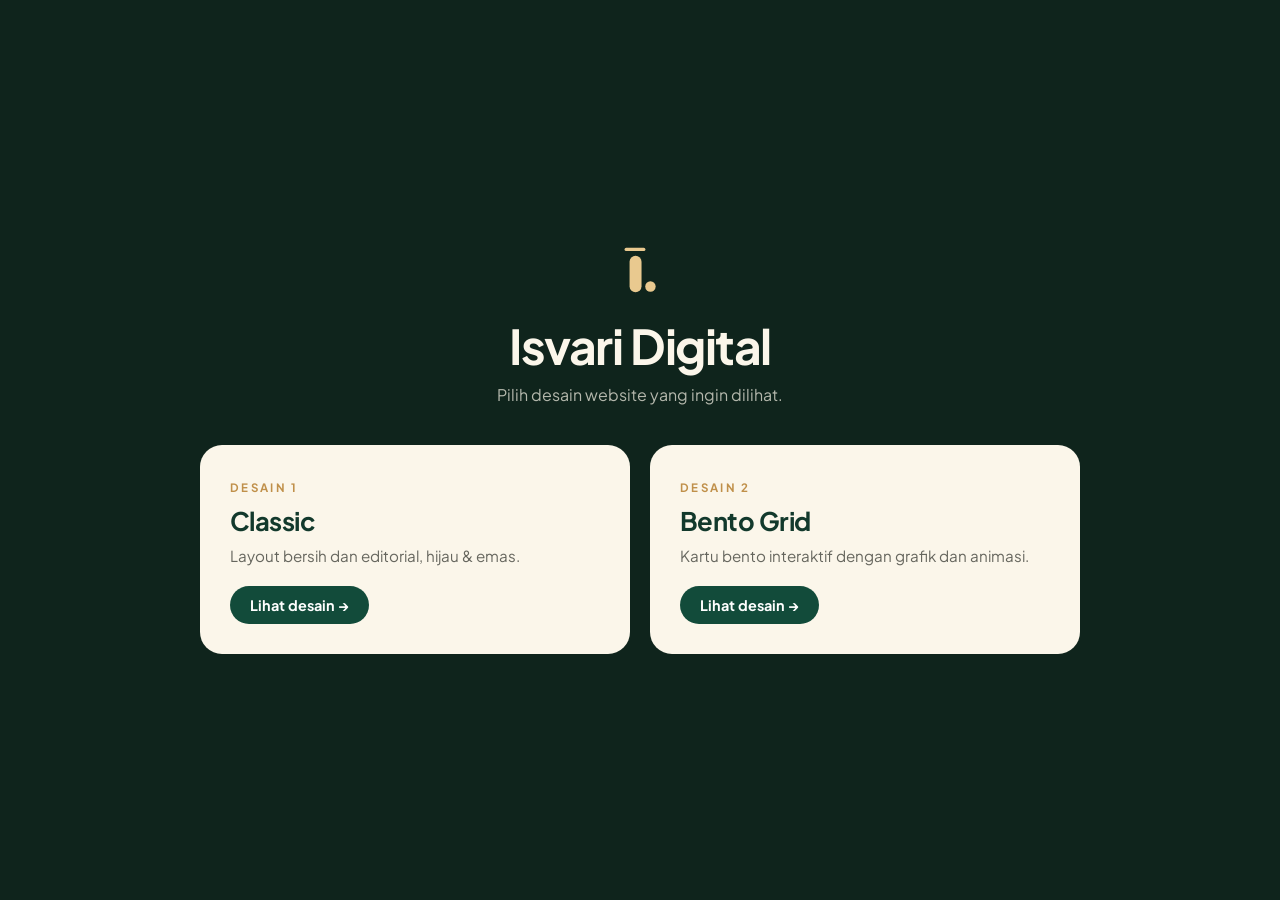
==== index.html @ 94eeafa0 "Add Isvari Digital website: classic and bento designs Co-Authored-By: Devin AI <158243242+devin-ai-i" ====
<!DOCTYPE html>
<html lang="en">
<head>
  <meta charset="UTF-8" />
  <meta name="viewport" content="width=device-width, initial-scale=1.0" />
  <title>Isvari Digital — Design Preview</title>
  <link rel="icon" href="favicon.svg" type="image/svg+xml" />
  <link href="https://fonts.googleapis.com/css2?family=Plus+Jakarta+Sans:wght@500;700;800&display=swap" rel="stylesheet" />
  <style>
    * { box-sizing: border-box; margin: 0; }
    body { min-height: 100vh; display: grid; place-items: center; padding: 40px 20px; font-family: "Plus Jakarta Sans", system-ui, sans-serif; background: #0f241c; color: #fbf6ea; }
    main { width: min(880px, 100%); text-align: center; }
    .mark { width: 34px; color: #e9c98f; }
    h1 { font-size: clamp(2rem, 5vw, 3rem); letter-spacing: -.03em; margin: 18px 0 8px; }
    p { color: rgba(251,246,234,.7); margin-bottom: 40px; }
    .grid { display: grid; grid-template-columns: repeat(auto-fit, minmax(260px, 1fr)); gap: 20px; }
    a { display: block; text-align: left; text-decoration: none; color: inherit; background: #fbf6ea; color: #12392c; border-radius: 22px; padding: 30px; transition: transform .3s cubic-bezier(.2,.8,.2,1); }
    a:hover { transform: translateY(-6px); }
    small { font-weight: 700; letter-spacing: .2em; text-transform: uppercase; color: #c0904a; font-size: .72rem; }
    h2 { font-size: 1.6rem; margin: 8px 0; letter-spacing: -.02em; }
    span { color: #66665e; font-size: .95rem; }
    b { display: inline-block; margin-top: 20px; background: #124b3a; color: #fff; padding: 10px 20px; border-radius: 999px; font-size: .9rem; }
  </style>
</head>
<body>
  <main>
    <svg class="mark" viewBox="64 44 176 244" fill="currentColor" aria-hidden="true"><rect x="72" y="53" width="108" height="17" rx="8.5"/><rect x="98" y="94" width="62" height="190" rx="31"/><circle cx="206" cy="254" r="27"/></svg>
    <h1>Isvari Digital</h1>
    <p>Pilih desain website yang ingin dilihat.</p>
    <div class="grid">
      <a href="v1/"><small>Desain 1</small><h2>Classic</h2><span>Layout bersih dan editorial, hijau &amp; emas.</span><br /><b>Lihat desain →</b></a>
      <a href="v2/"><small>Desain 2</small><h2>Bento Grid</h2><span>Kartu bento interaktif dengan grafik dan animasi.</span><br /><b>Lihat desain →</b></a>
    </div>
  </main>
</body>
</html>
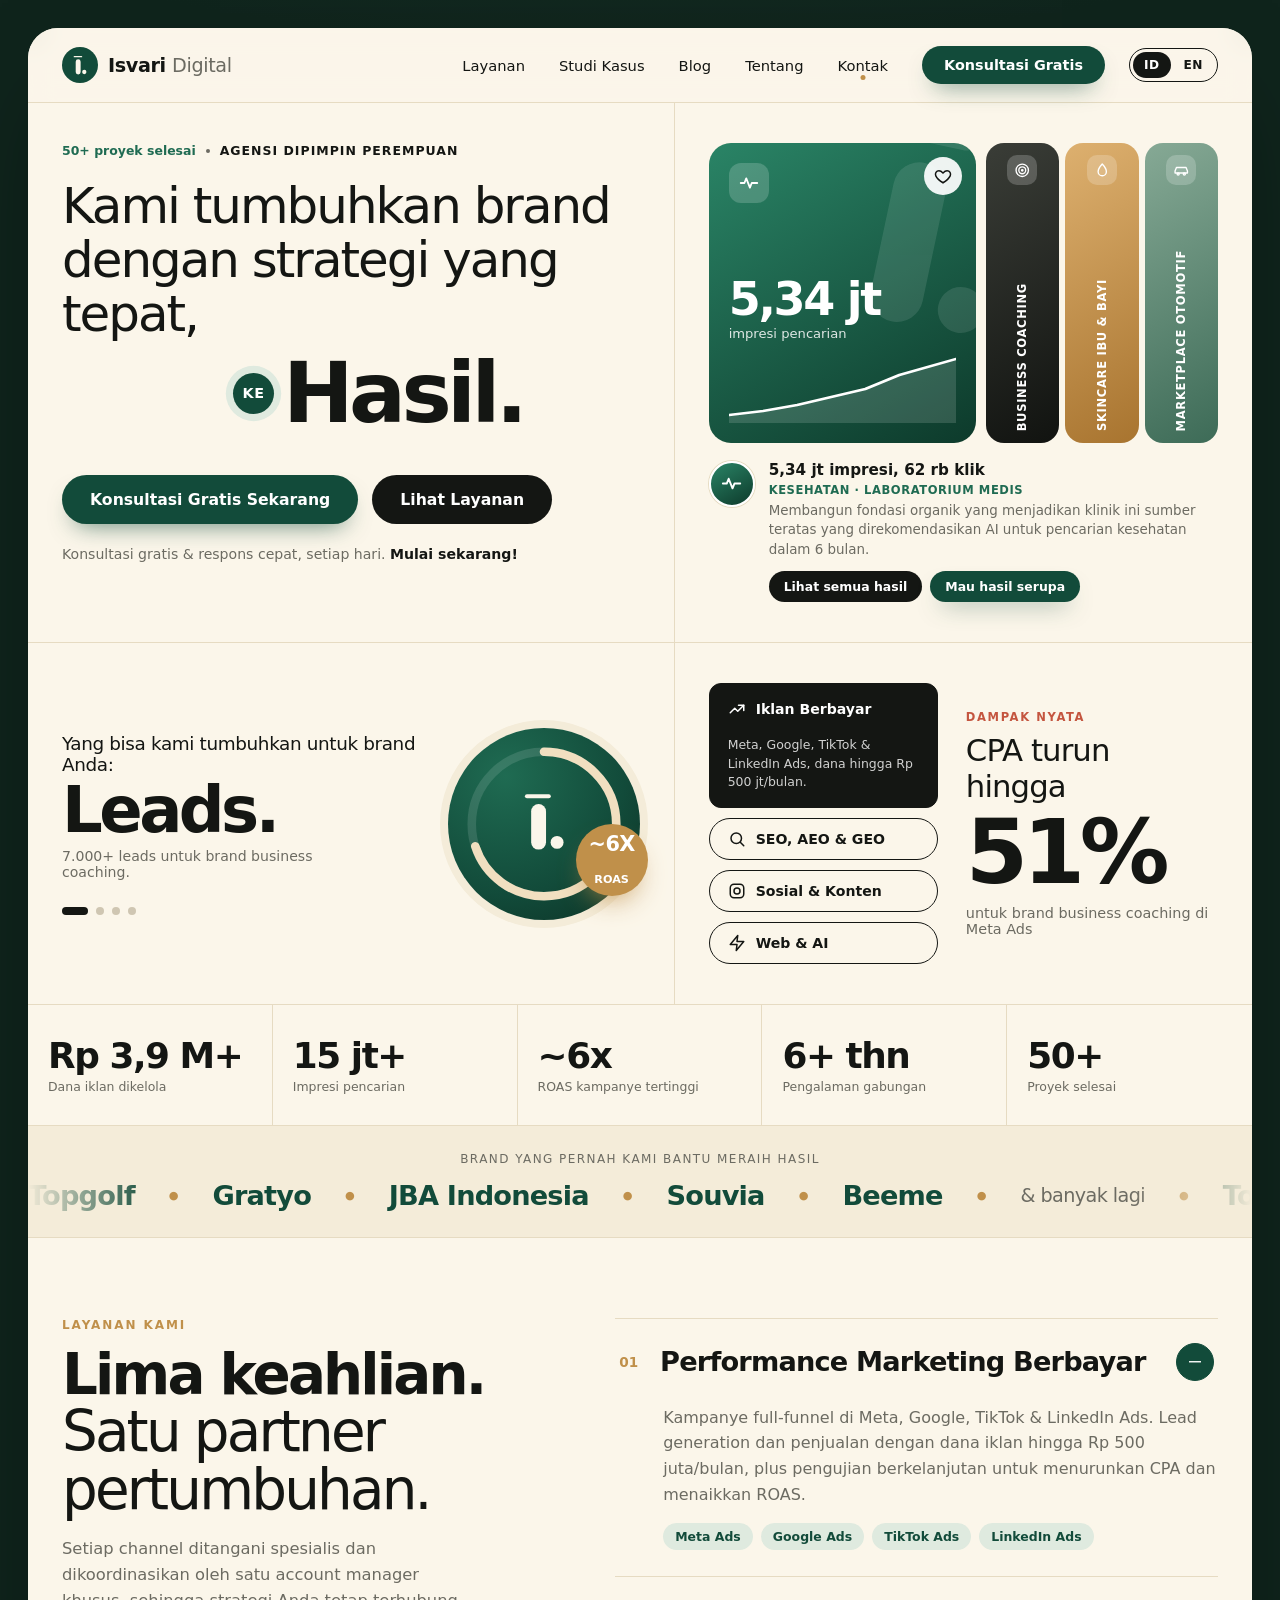
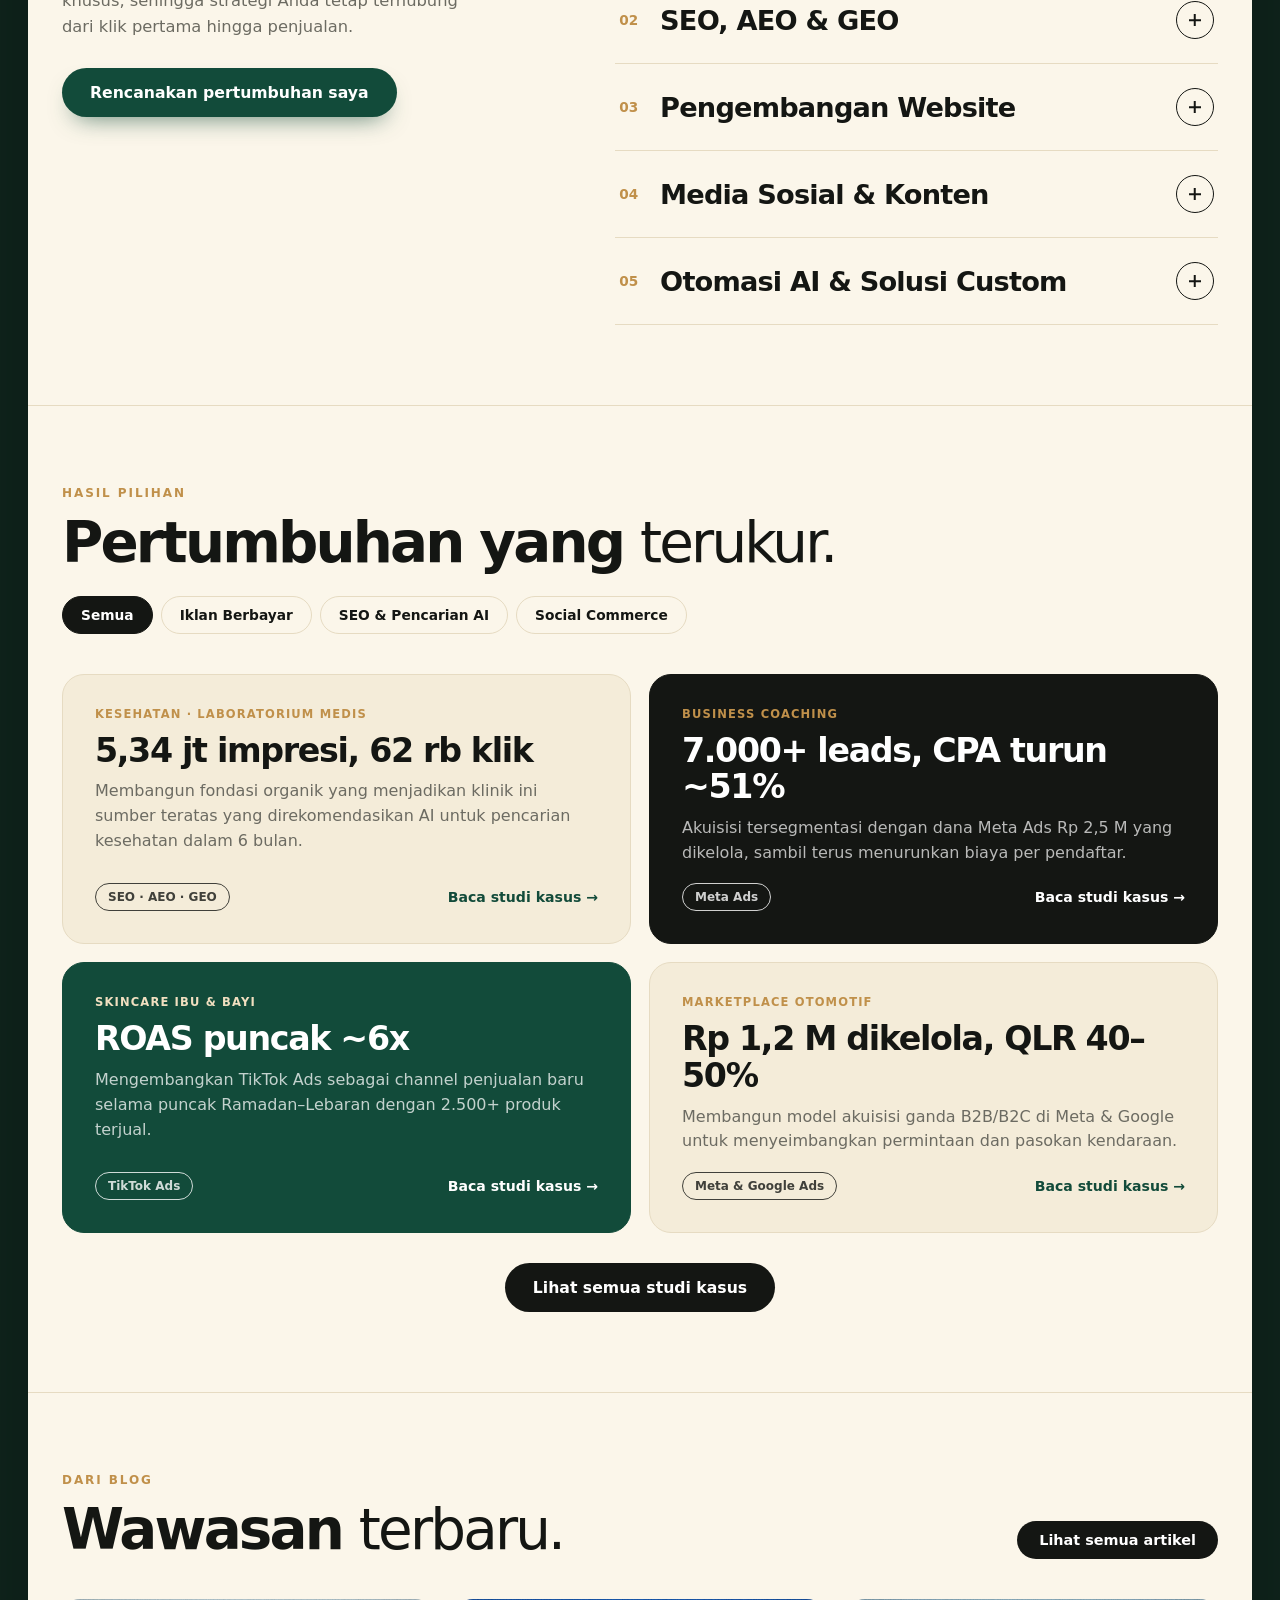
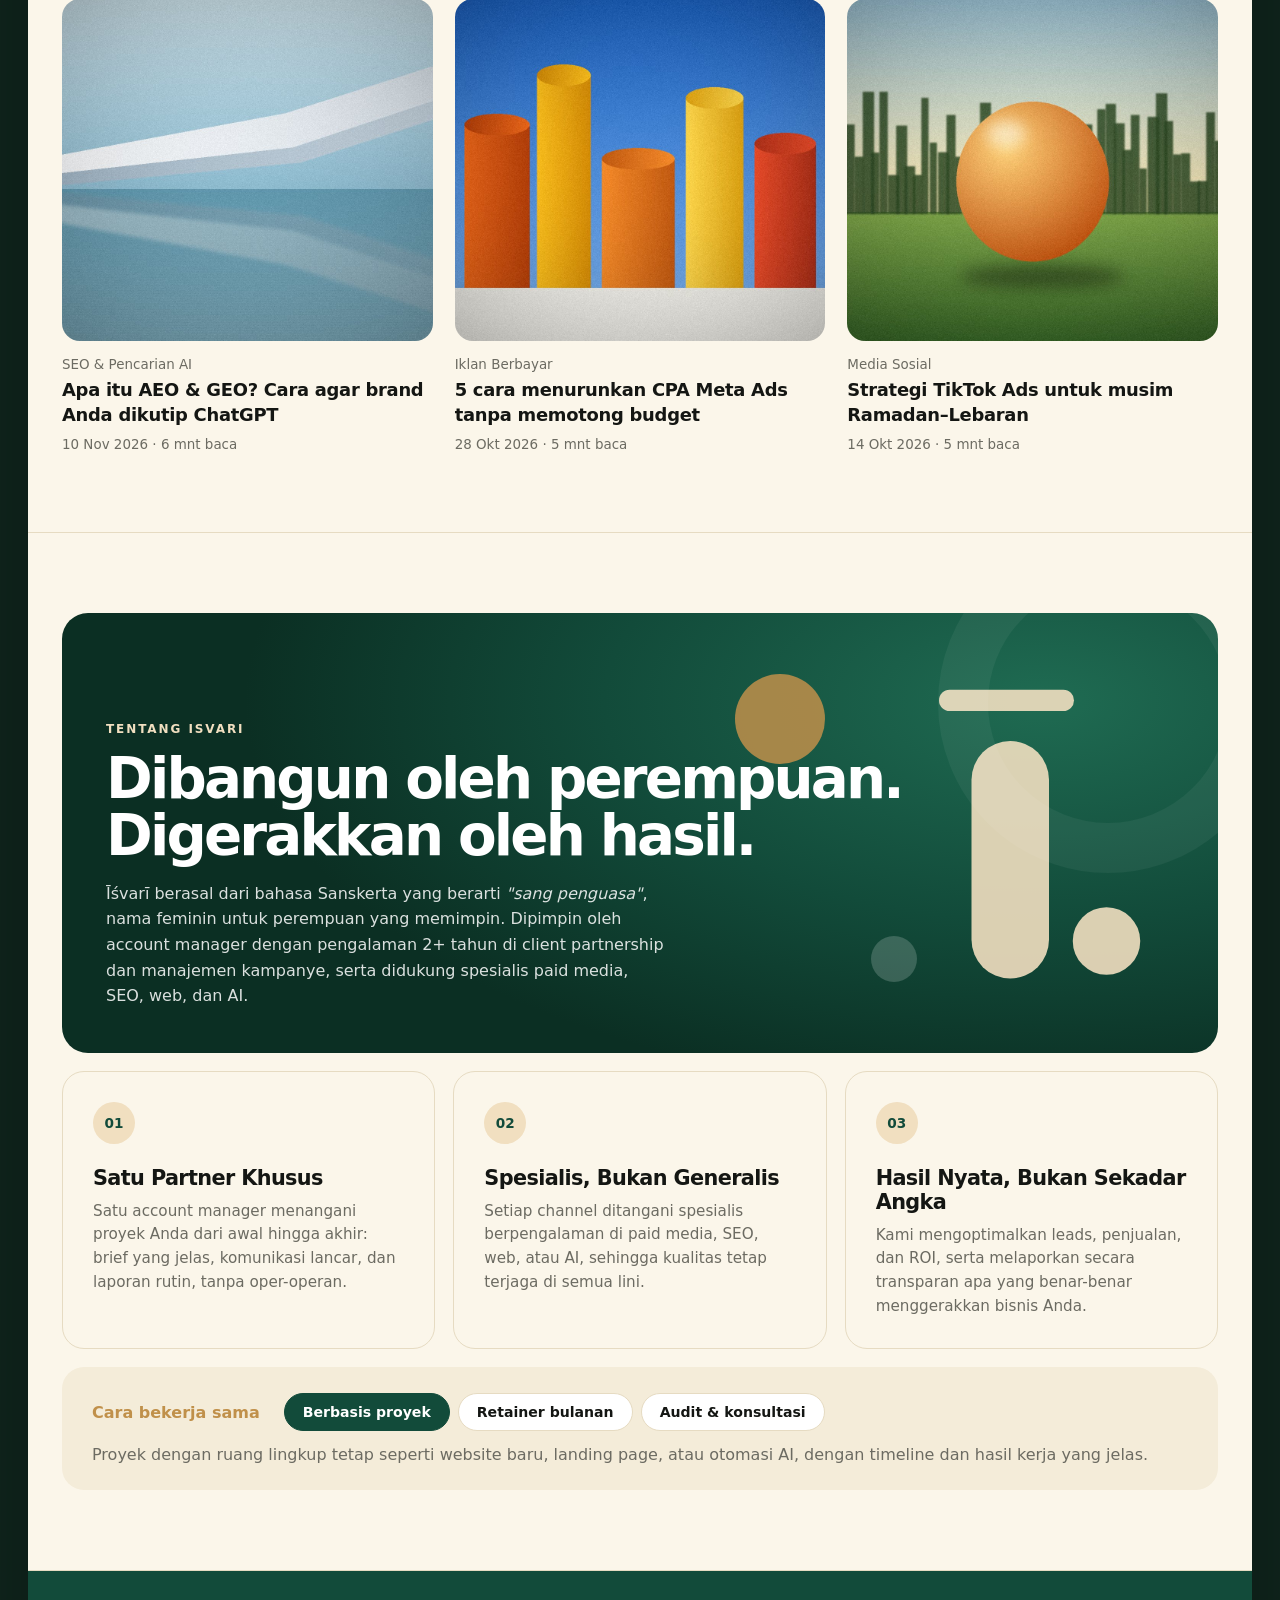
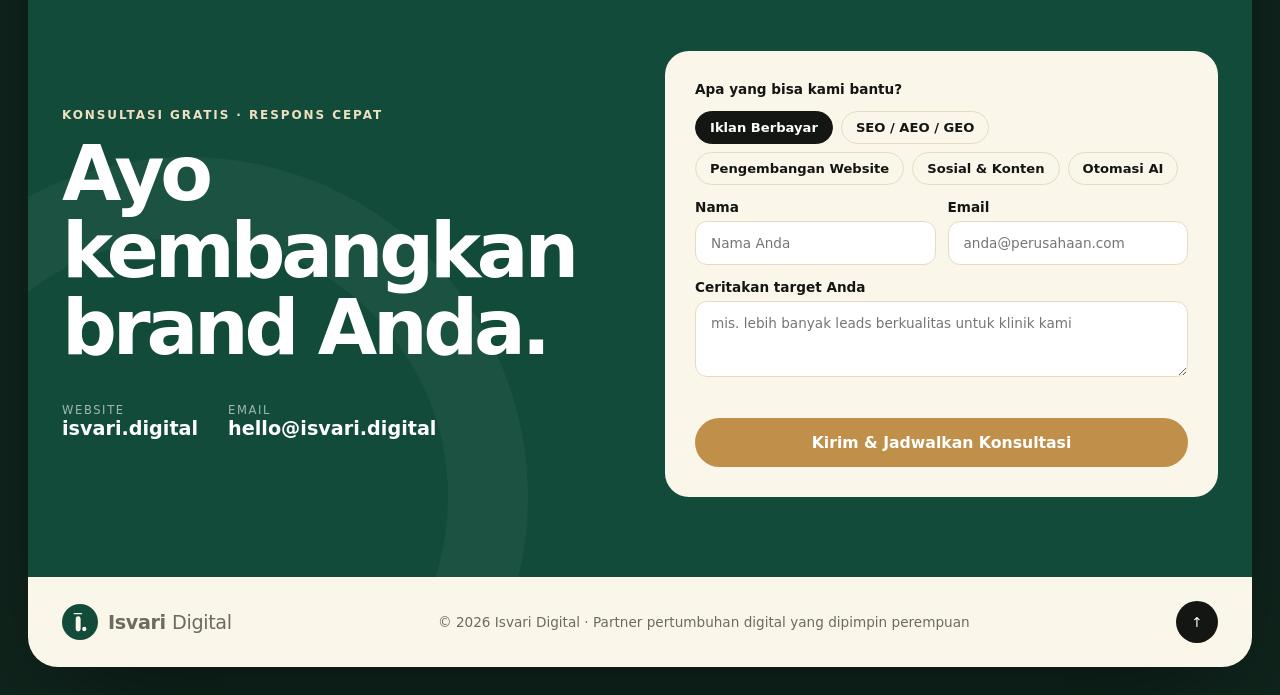
==== commit 6bdbf11a: "Merge full site into root URL; photo-style cards with dummy images for blog and case studies Co-Auth" ====
--- a/index.html
+++ b/index.html
@@ -3,34 +3,335 @@
 <head>
   <meta charset="UTF-8" />
   <meta name="viewport" content="width=device-width, initial-scale=1.0" />
-  <title>Isvari Digital — Design Preview</title>
-  <link rel="icon" href="favicon.svg" type="image/svg+xml" />
-  <link href="https://fonts.googleapis.com/css2?family=Plus+Jakarta+Sans:wght@500;700;800&display=swap" rel="stylesheet" />
-  <style>
-    * { box-sizing: border-box; margin: 0; }
-    body { min-height: 100vh; display: grid; place-items: center; padding: 40px 20px; font-family: "Plus Jakarta Sans", system-ui, sans-serif; background: #0f241c; color: #fbf6ea; }
-    main { width: min(880px, 100%); text-align: center; }
-    .mark { width: 34px; color: #e9c98f; }
-    h1 { font-size: clamp(2rem, 5vw, 3rem); letter-spacing: -.03em; margin: 18px 0 8px; }
-    p { color: rgba(251,246,234,.7); margin-bottom: 40px; }
-    .grid { display: grid; grid-template-columns: repeat(auto-fit, minmax(260px, 1fr)); gap: 20px; }
-    a { display: block; text-align: left; text-decoration: none; color: inherit; background: #fbf6ea; color: #12392c; border-radius: 22px; padding: 30px; transition: transform .3s cubic-bezier(.2,.8,.2,1); }
-    a:hover { transform: translateY(-6px); }
-    small { font-weight: 700; letter-spacing: .2em; text-transform: uppercase; color: #c0904a; font-size: .72rem; }
-    h2 { font-size: 1.6rem; margin: 8px 0; letter-spacing: -.02em; }
-    span { color: #66665e; font-size: .95rem; }
-    b { display: inline-block; margin-top: 20px; background: #124b3a; color: #fff; padding: 10px 20px; border-radius: 999px; font-size: .9rem; }
-  </style>
+  <title>Isvari Digital | Women-led Digital Growth Partner</title>
+  <meta name="description" content="Isvari Digital is a women-led, full-service digital agency. Paid ads, SEO/AEO/GEO, web development, social content, and AI automation that turn budgets into measurable growth." />
+  <link rel="icon" href="assets/logo-mark.svg" type="image/svg+xml" />
+  <link rel="preconnect" href="https://fonts.googleapis.com" />
+  <link rel="preconnect" href="https://fonts.gstatic.com" crossorigin />
+  <link href="https://fonts.googleapis.com/css2?family=Inter+Tight:wght@400;500;600;700;800&display=swap" rel="stylesheet" />
+  <link rel="stylesheet" href="styles.css" />
 </head>
 <body>
-  <main>
-    <svg class="mark" viewBox="64 44 176 244" fill="currentColor" aria-hidden="true"><rect x="72" y="53" width="108" height="17" rx="8.5"/><rect x="98" y="94" width="62" height="190" rx="31"/><circle cx="206" cy="254" r="27"/></svg>
-    <h1>Isvari Digital</h1>
-    <p>Pilih desain website yang ingin dilihat.</p>
-    <div class="grid">
-      <a href="v1/"><small>Desain 1</small><h2>Classic</h2><span>Layout bersih dan editorial, hijau &amp; emas.</span><br /><b>Lihat desain →</b></a>
-      <a href="v2/"><small>Desain 2</small><h2>Bento Grid</h2><span>Kartu bento interaktif dengan grafik dan animasi.</span><br /><b>Lihat desain →</b></a>
-    </div>
-  </main>
+<div class="frame">
+
+  <!-- Top bar -->
+  <header class="topbar" id="top">
+    <a href="#home" class="brand" aria-label="Isvari Digital home">
+      <span class="brand__badge">
+        <svg viewBox="64 44 176 244" fill="currentColor" aria-hidden="true"><rect x="72" y="53" width="108" height="17" rx="8.5"/><rect x="98" y="94" width="62" height="190" rx="31"/><circle cx="206" cy="254" r="27"/></svg>
+      </span>
+      <span class="brand__name">Isvari <em>Digital</em></span>
+    </a>
+    <nav class="topbar__nav" id="nav">
+      <a href="#services" data-i18n="nav.services">Services</a>
+      <a href="studi-kasus/" data-i18n="nav.cases">Case Studies</a>
+      <a href="blog/" data-i18n="nav.blog">Blog</a>
+      <a href="#about" data-i18n="nav.about">About</a>
+      <a href="#contact" data-i18n="nav.contact">Contact</a>
+      <a href="#contact" class="btn btn--green btn--sm topbar__cta" data-i18n="nav.cta">Free Consultation</a>
+    </nav>
+    <div class="lang" id="lang" role="group" aria-label="Language / Bahasa"><button type="button" data-lang="id" aria-pressed="true">ID</button><button type="button" data-lang="en" aria-pressed="false">EN</button></div>
+    <button class="burger" id="burger" aria-label="Toggle menu" data-i18n-aria="ar.burger" aria-expanded="false"><span></span><span></span></button>
+  </header>
+
+  <!-- Hero bento -->
+  <section class="hero" id="home">
+    <!-- Intro -->
+    <div class="cell cell--intro">
+      <p class="meta reveal"><span class="meta__hl" data-i18n="hero.meta1">50+ projects delivered</span><i></i><b data-i18n="hero.meta2">Women-led agency</b></p>
+      <h1 class="reveal">
+        <span class="h1__light" data-i18n="hero.l1">We grow brands with</span>
+        <span class="h1__light" data-i18n="hero.l2">the right kind of</span>
+        <span class="h1__big"><span class="rotator"><span id="rotator">Ads</span></span><span class="h1__dot" aria-hidden="true" data-i18n="hero.to">TO</span><span data-i18n="hero.end">Growth.</span></span>
+      </h1>
+      <div class="intro__cta reveal">
+        <a href="#contact" class="btn btn--green" data-i18n="hero.cta1">Get a Free Consultation</a>
+        <a href="#services" class="btn btn--dark" data-i18n="hero.cta2">Explore Services</a>
+      </div>
+      <p class="intro__note reveal" data-i18n="hero.note">Free consultation &amp; fast response, every day. <a href="#contact"><b>Get started!</b></a></p>
+    </div>
+
+    <!-- Results gallery -->
+    <div class="cell cell--gallery">
+      <div class="gallery reveal">
+        <figure class="gallery__main">
+          <div class="visual" id="galleryVisual"></div>
+          <button class="heart" id="heart" aria-label="Like this result" data-i18n-aria="ar.heart" aria-pressed="false">
+            <svg viewBox="0 0 24 24"><path d="M12 21s-7.5-4.6-9.6-9.2C1 8.6 3 5 6.6 5c2.1 0 3.6 1.1 5.4 3 1.8-1.9 3.3-3 5.4-3C21 5 23 8.6 21.6 11.8 19.5 16.4 12 21 12 21z"/></svg>
+          </button>
+        </figure>
+        <div class="gallery__strips" id="galleryStrips"></div>
+      </div>
+      <div class="story reveal">
+        <span class="story__avatar" id="storyAvatar" aria-hidden="true"></span>
+        <div class="story__body">
+          <p class="story__head"><b id="storyTitle">5.34M impressions, 62k clicks</b><span id="storyTag">Healthcare · Medical Lab</span></p>
+          <p class="story__desc" id="storyDesc">Built an organic foundation that turned the clinic into a top AI-recommended source for health queries in 6 months.</p>
+          <div class="story__cta">
+            <a href="studi-kasus/" class="btn btn--dark btn--xs" data-i18n="story.all">See all results</a>
+            <a href="#contact" class="btn btn--green btn--xs" data-i18n="story.similar">Get similar results</a>
+          </div>
+        </div>
+      </div>
+    </div>
+
+    <!-- Word slider -->
+    <div class="cell cell--slider">
+      <div class="slider reveal" id="slider">
+        <p class="slider__lead" data-i18n="slider.lead">Let's see what grows your brand's</p>
+        <p class="slider__word"><span id="sliderWord">Leads.</span></p>
+        <p class="slider__sub" id="sliderSub">7,000+ leads generated for a business coaching brand.</p>
+        <div class="dots" id="dots" role="tablist" aria-label="Growth highlights"></div>
+      </div>
+      <div class="circle reveal">
+        <div class="circle__art" aria-hidden="true">
+          <svg class="ring" viewBox="0 0 200 200">
+            <circle class="ring__bg" cx="100" cy="100" r="84" />
+            <circle class="ring__fg" id="ringFg" cx="100" cy="100" r="84" pathLength="100" />
+          </svg>
+          <span class="circle__logo"><svg viewBox="64 44 176 244" fill="currentColor" aria-hidden="true"><rect x="72" y="53" width="108" height="17" rx="8.5"/><rect x="98" y="94" width="62" height="190" rx="31"/><circle cx="206" cy="254" r="27"/></svg></span>
+        </div>
+        <span class="circle__badge"><b>~6x</b>ROAS</span>
+      </div>
+    </div>
+
+    <!-- Impact switcher -->
+    <div class="cell cell--impact">
+      <div class="pills reveal" id="pills" role="tablist" aria-label="Services impact"></div>
+      <div class="impact reveal">
+        <p class="impact__label" data-i18n="impact.label">Proven impact</p>
+        <h2 class="impact__title" id="impactTitle">Cut CPA by</h2>
+        <p class="impact__num" id="impactNum">51%</p>
+        <p class="impact__cap" id="impactCap">for a business coaching brand on Meta Ads</p>
+      </div>
+    </div>
+  </section>
+
+  <!-- Stats -->
+  <section class="stats" id="stats">
+    <div class="stat"><b data-stat="0" data-count="3.9" data-prefix="Rp " data-suffix="B+" data-decimals="1">Rp 3.9B+</b><span data-i18n="stat.1">Ad spend managed</span></div>
+    <div class="stat"><b data-stat="1" data-count="15" data-suffix="M+">15M+</b><span data-i18n="stat.2">Search impressions</span></div>
+    <div class="stat"><b data-stat="2" data-count="6" data-prefix="~" data-suffix="x">~6x</b><span data-i18n="stat.3">Peak campaign ROAS</span></div>
+    <div class="stat"><b data-stat="3" data-count="6" data-suffix="+ yrs">6+ yrs</b><span data-i18n="stat.4">Combined expertise</span></div>
+    <div class="stat"><b data-stat="4" data-count="50" data-suffix="+">50+</b><span data-i18n="stat.5">Projects delivered</span></div>
+  </section>
+
+  <!-- Brands marquee -->
+  <section class="marquee" aria-label="Brands our team has delivered results for">
+    <p class="marquee__label" data-i18n="marquee.label">Brands our team has delivered results for</p>
+    <div class="marquee__track">
+      <div class="marquee__row">
+        <span>Topgolf</span><i>●</i><span>Gratyo</span><i>●</i><span>JBA Indonesia</span><i>●</i><span>Souvia</span><i>●</i><span>Beeme</span><i>●</i><span class="muted" data-i18n="marquee.more">&amp; many more</span><i>●</i>
+        <span>Topgolf</span><i>●</i><span>Gratyo</span><i>●</i><span>JBA Indonesia</span><i>●</i><span>Souvia</span><i>●</i><span>Beeme</span><i>●</i><span class="muted" data-i18n="marquee.more">&amp; many more</span><i>●</i>
+      </div>
+    </div>
+  </section>
+
+  <!-- Services -->
+  <section class="section services" id="services">
+    <div class="services__intro reveal">
+      <p class="kicker" data-i18n="svc.kicker">What we do</p>
+      <h2 class="h2" data-i18n="svc.h2">Five specialties.<br /><span class="light">One growth partner.</span></h2>
+      <p class="lead" data-i18n="svc.lead">Every channel is run by a specialist, coordinated by one dedicated account manager, so your strategy stays connected from first click to final sale.</p>
+      <a href="#contact" class="btn btn--green" data-i18n="svc.btn">Plan my growth</a>
+    </div>
+    <div class="accordion" id="accordion">
+      <article class="acc reveal open">
+        <button class="acc__head" aria-expanded="true"><span class="acc__num">01</span><span class="acc__title" data-i18n="acc1.t">Paid Performance Marketing</span><span class="acc__icon"></span></button>
+        <div class="acc__body"><div>
+          <p data-i18n="acc1.p">Full-funnel campaigns on Meta, Google, TikTok &amp; LinkedIn Ads. Lead generation and sales, up to Rp 500M/month managed, with continuous testing to drive down CPA and lift ROAS.</p>
+          <div class="tags"><span>Meta Ads</span><span>Google Ads</span><span>TikTok Ads</span><span>LinkedIn Ads</span></div>
+        </div></div>
+      </article>
+      <article class="acc reveal">
+        <button class="acc__head" aria-expanded="false"><span class="acc__num">02</span><span class="acc__title">SEO, AEO &amp; GEO</span><span class="acc__icon"></span></button>
+        <div class="acc__body"><div>
+          <p data-i18n="acc2.p">Technical and content SEO plus AI-search optimization for ChatGPT, Perplexity &amp; Google AI Overviews. Schema markup, authority building, and content that ranks and gets cited.</p>
+          <div class="tags"><span>Technical SEO</span><span>AI Overviews</span><span>ChatGPT</span><span>Perplexity</span></div>
+        </div></div>
+      </article>
+      <article class="acc reveal">
+        <button class="acc__head" aria-expanded="false"><span class="acc__num">03</span><span class="acc__title" data-i18n="acc3.t">Web Development</span><span class="acc__icon"></span></button>
+        <div class="acc__body"><div>
+          <p data-i18n="acc3.p">High-performance WordPress &amp; WooCommerce sites and landing pages, engineered for speed, conversion, and search visibility from day one.</p>
+          <div class="tags"><span>WordPress</span><span>WooCommerce</span><span>Landing Pages</span></div>
+        </div></div>
+      </article>
+      <article class="acc reveal">
+        <button class="acc__head" aria-expanded="false"><span class="acc__num">04</span><span class="acc__title" data-i18n="acc4.t">Social Media &amp; Content</span><span class="acc__icon"></span></button>
+        <div class="acc__body"><div>
+          <p data-i18n="acc4.p">Editorial strategy, banner and short-form video content, and end-to-end channel management across Instagram, TikTok &amp; LinkedIn.</p>
+          <div class="tags"><span>Instagram</span><span>TikTok</span><span>LinkedIn</span><span data-i18n="acc4.tag">Short-form Video</span></div>
+        </div></div>
+      </article>
+      <article class="acc reveal">
+        <button class="acc__head" aria-expanded="false"><span class="acc__num">05</span><span class="acc__title" data-i18n="acc5.t">AI Automation &amp; Custom Builds</span><span class="acc__icon"></span></button>
+        <div class="acc__body"><div>
+          <p data-i18n="acc5.p">WhatsApp AI agents, RAG knowledge assistants, workflow automation (n8n), and custom web apps and internal tools that save teams hours.</p>
+          <div class="tags"><span>WhatsApp AI</span><span data-i18n="acc5.tag1">RAG Assistants</span><span>n8n</span><span data-i18n="acc5.tag2">Custom Apps</span></div>
+        </div></div>
+      </article>
+    </div>
+  </section>
+
+  <!-- Results -->
+  <section class="section results" id="results">
+    <div class="results__head reveal">
+      <div>
+        <p class="kicker" data-i18n="res.kicker">Selected results</p>
+        <h2 class="h2" data-i18n="res.h2">Growth you can <span class="light">measure.</span></h2>
+      </div>
+      <div class="filters" id="filters">
+        <button class="filter active" data-filter="all" data-i18n="f.all">All</button>
+        <button class="filter" data-filter="paid" data-i18n="f.paid">Paid Ads</button>
+        <button class="filter" data-filter="seo" data-i18n="f.seo">SEO &amp; AI Search</button>
+        <button class="filter" data-filter="social">Social Commerce</button>
+      </div>
+    </div>
+    <div class="results__grid" id="resultsGrid">
+      <article class="rcard reveal" data-cat="seo">
+        <span class="rcard__tag" data-i18n="rc1.tag">Healthcare · Medical Lab</span>
+        <h3 data-i18n="rc1.h">5.34M impressions, 62k clicks</h3>
+        <p data-i18n="rc1.p">Built an organic foundation that turned the clinic into a top AI-recommended source for health queries in 6 months.</p>
+        <div class="rcard__foot">
+          <span class="rcard__chip">SEO · AEO · GEO</span>
+          <a class="rcard__link" href="studi-kasus/detail.html?c=laboratorium-medis" data-i18n="rc.more">Read case study →</a>
+        </div>
+      </article>
+      <article class="rcard rcard--dark reveal" data-cat="paid">
+        <span class="rcard__tag">Business Coaching</span>
+        <h3 data-i18n="rc2.h">7,000+ leads, CPA cut ~51%</h3>
+        <p data-i18n="rc2.p">Segmented acquisition across Rp 2.5B in managed Meta spend while steadily lowering cost per registrant.</p>
+        <div class="rcard__foot">
+          <span class="rcard__chip">Meta Ads</span>
+          <a class="rcard__link" href="studi-kasus/detail.html?c=business-coaching" data-i18n="rc.more">Read case study →</a>
+        </div>
+      </article>
+      <article class="rcard rcard--green reveal" data-cat="social paid">
+        <span class="rcard__tag" data-i18n="rc3.tag">Mom &amp; Baby Skincare</span>
+        <h3 data-i18n="rc3.h">~6x peak ROAS</h3>
+        <p data-i18n="rc3.p">Scaled TikTok Ads as a new sales channel through the Ramadan–Lebaran peak with 2,500+ products sold.</p>
+        <div class="rcard__foot">
+          <span class="rcard__chip">TikTok Ads</span>
+          <a class="rcard__link" href="studi-kasus/detail.html?c=skincare-ibu-bayi" data-i18n="rc.more">Read case study →</a>
+        </div>
+      </article>
+      <article class="rcard reveal" data-cat="paid">
+        <span class="rcard__tag" data-i18n="rc4.tag">Automotive Marketplace</span>
+        <h3 data-i18n="rc4.h">Rp 1.2B managed, 40–50% QLR</h3>
+        <p data-i18n="rc4.p">Built a dual B2B/B2C acquisition model across Meta &amp; Google, balancing vehicle demand and supply.</p>
+        <div class="rcard__foot">
+          <span class="rcard__chip">Meta &amp; Google Ads</span>
+          <a class="rcard__link" href="studi-kasus/detail.html?c=marketplace-otomotif" data-i18n="rc.more">Read case study →</a>
+        </div>
+      </article>
+    </div>
+    <div class="results__more reveal"><a href="studi-kasus/" class="btn btn--dark" data-i18n="res.all">See all case studies</a></div>
+  </section>
+
+  <!-- Blog teaser -->
+  <section class="section bloghome" id="blog">
+    <div class="results__head reveal">
+      <div>
+        <p class="kicker" data-i18n="bh.kicker">From the blog</p>
+        <h2 class="h2" data-i18n="bh.h2">Latest <span class="light">insights.</span></h2>
+      </div>
+      <a href="blog/" class="btn btn--dark btn--sm" data-i18n="bh.all">See all articles</a>
+    </div>
+    <div class="pgrid pgrid--3" id="homePosts"></div>
+  </section>
+
+  <!-- About / Why -->
+  <section class="section about" id="about">
+    <div class="about__hero reveal">
+      <div class="about__art" aria-hidden="true">
+        <span class="about__mark"><svg viewBox="64 44 176 244" fill="currentColor" aria-hidden="true"><rect x="72" y="53" width="108" height="17" rx="8.5"/><rect x="98" y="94" width="62" height="190" rx="31"/><circle cx="206" cy="254" r="27"/></svg></span>
+        <span class="orb orb--1"></span><span class="orb orb--2"></span><span class="orb orb--3"></span>
+      </div>
+      <div class="about__overlay">
+        <p class="kicker kicker--light" data-i18n="about.kicker">About Isvari</p>
+        <h2 class="h2 h2--light" data-i18n="about.h2">Built by women.<br />Driven by results.</h2>
+        <p data-i18n="about.p">Īśvarī is Sanskrit for <em>"the sovereign one"</em>, a feminine name for a woman who leads. Led by an account manager with 2+ years in client partnerships and campaign management, and powered by specialists in paid media, SEO, web, and AI.</p>
+      </div>
+    </div>
+    <div class="why">
+      <article class="why__card reveal">
+        <span class="why__icon">01</span>
+        <h3 data-i18n="why1.h">One Dedicated Partner</h3>
+        <p data-i18n="why1.p">A single account manager owns your project end to end: clear briefs, communication, and reporting, with no handoffs.</p>
+      </article>
+      <article class="why__card reveal">
+        <span class="why__icon">02</span>
+        <h3 data-i18n="why2.h">Specialists, Not Generalists</h3>
+        <p data-i18n="why2.p">Every channel is run by an experienced specialist in paid media, SEO, web, or AI, so quality holds across the board.</p>
+      </article>
+      <article class="why__card reveal">
+        <span class="why__icon">03</span>
+        <h3 data-i18n="why3.h">Results, Not Vanity Metrics</h3>
+        <p data-i18n="why3.p">We optimize for leads, sales, and ROI, and report transparently on what actually moves your business.</p>
+      </article>
+    </div>
+    <div class="engage reveal">
+      <p class="engage__label" data-i18n="engage.label">Ways to work with us</p>
+      <div class="engage__tabs" id="engageTabs">
+        <button class="etab active" data-i="0" data-i18n="engage.t1">Project-based builds</button>
+        <button class="etab" data-i="1" data-i18n="engage.t2">Monthly retainers</button>
+        <button class="etab" data-i="2" data-i18n="engage.t3">Audits &amp; consulting</button>
+      </div>
+      <p class="engage__desc" id="engageDesc"></p>
+    </div>
+  </section>
+
+  <!-- Contact -->
+  <section class="contact" id="contact">
+    <div class="contact__left reveal">
+      <p class="kicker kicker--light" data-i18n="contact.kicker">Free consultation · Fast response</p>
+      <h2 class="contact__title" data-i18n="contact.title">Let's grow<br />your brand.</h2>
+      <div class="contact__links">
+        <a href="https://isvari.digital" target="_blank" rel="noopener"><span>Website</span>isvari.digital</a>
+        <a href="mailto:hello@isvari.digital"><span>Email</span>hello@isvari.digital</a>
+      </div>
+    </div>
+    <form class="form reveal" id="form" novalidate>
+      <div class="form__step" id="formFields">
+        <p class="form__label" data-i18n="form.label">What do you need help with?</p>
+        <div class="choice" id="choice">
+          <button type="button" class="active" data-i18n="ch.paid">Paid Ads</button>
+          <button type="button">SEO / AEO / GEO</button>
+          <button type="button" data-i18n="ch.web">Web Development</button>
+          <button type="button" data-i18n="ch.social">Social &amp; Content</button>
+          <button type="button" data-i18n="ch.ai">AI Automation</button>
+        </div>
+        <div class="form__row">
+          <label><span data-i18n="form.name">Name</span><input name="name" type="text" placeholder="Your name" data-i18n-ph="ph.name" required /></label>
+          <label><span>Email</span><input name="email" type="email" placeholder="you@company.com" data-i18n-ph="ph.email" required /></label>
+        </div>
+        <label><span data-i18n="form.goals">Tell us about your goals</span><textarea name="message" rows="3" placeholder="e.g. more qualified leads for our clinic" data-i18n-ph="ph.goals"></textarea></label>
+        <p class="form__error" id="formError" role="alert"></p>
+        <button type="submit" class="btn btn--gold btn--block" data-i18n="form.submit">Send &amp; Book Consultation</button>
+      </div>
+      <div class="form__done" id="formDone" hidden>
+        <span class="form__check">✓</span>
+        <h3 data-i18n="form.thanks">Thank you!</h3>
+        <p data-i18n="form.donep">Your email app is opening with your message to hello@isvari.digital. We usually respond fast.</p>
+        <button type="button" class="btn btn--dark btn--sm" id="formReset" data-i18n="form.again">Send another</button>
+      </div>
+    </form>
+  </section>
+
+  <footer class="footer">
+    <a href="#home" class="brand">
+      <span class="brand__badge"><svg viewBox="64 44 176 244" fill="currentColor" aria-hidden="true"><rect x="72" y="53" width="108" height="17" rx="8.5"/><rect x="98" y="94" width="62" height="190" rx="31"/><circle cx="206" cy="254" r="27"/></svg></span>
+      <span class="brand__name">Isvari <em>Digital</em></span>
+    </a>
+    <p>&copy; <span id="year"></span> Isvari Digital · <span data-i18n="footer.tag">Women-led digital growth partner</span></p>
+    <a href="#top" class="totop" aria-label="Back to top" data-i18n-aria="ar.top">↑</a>
+  </footer>
+</div>
+
+<div class="toast" id="toast" role="status" aria-live="polite"></div>
+<script src="content.js"></script>
+<script src="i18n.js"></script>
+<script src="script.js"></script>
 </body>
 </html>
--- a/styles.css
+++ b/styles.css
@@ -0,0 +1,609 @@
+:root {
+  --bg: #0f241c;
+  --paper: #fbf6ea;
+  --paper-2: #f4ecd9;
+  --line: #e6dbc2;
+  --green: #124b3a;
+  --green-2: #1f6b52;
+  --green-soft: #dfeadf;
+  --gold: #c0904a;
+  --gold-soft: #f1dfc0;
+  --ink: #141613;
+  --muted: #6c6b62;
+  --radius: 22px;
+  --ease: cubic-bezier(.22, .8, .2, 1);
+}
+
+* { box-sizing: border-box; margin: 0; padding: 0; }
+html { scroll-behavior: smooth; scroll-padding-top: 90px; }
+body {
+  font-family: "Inter Tight", system-ui, sans-serif;
+  background: radial-gradient(1200px 600px at 50% -10%, #1d3d31, var(--bg));
+  color: var(--ink);
+  -webkit-font-smoothing: antialiased;
+  padding: 28px;
+  min-height: 100vh;
+}
+img { display: block; max-width: 100%; }
+a { color: inherit; text-decoration: none; }
+button { font: inherit; cursor: pointer; border: 0; background: none; color: inherit; }
+
+.frame {
+  max-width: 1320px; margin: 0 auto; background: var(--paper);
+  border-radius: 30px; overflow: hidden; box-shadow: 0 40px 100px -40px rgba(0,0,0,.6);
+}
+
+/* Buttons */
+.btn {
+  display: inline-flex; align-items: center; justify-content: center; gap: 8px;
+  padding: 15px 28px; border-radius: 999px; font-weight: 600; font-size: .98rem;
+  transition: transform .25s var(--ease), box-shadow .25s var(--ease), background .25s;
+  white-space: nowrap;
+}
+.btn:hover { transform: translateY(-2px); }
+.btn--green { background: var(--green); color: #fff; box-shadow: 0 12px 24px -12px rgba(18,75,58,.7); }
+.btn--green:hover { background: var(--green-2); }
+.btn--dark { background: var(--ink); color: #fff; }
+.btn--dark:hover { background: #2b2d29; }
+.btn--gold { background: var(--gold); color: #fff; }
+.btn--gold:hover { background: #a97a37; }
+.btn--sm { padding: 11px 22px; font-size: .9rem; }
+.btn--xs { padding: 8px 15px; font-size: .78rem; }
+.btn--block { width: 100%; }
+
+/* Top bar */
+.topbar {
+  position: sticky; top: 0; z-index: 40; display: flex; align-items: center; justify-content: space-between;
+  padding: 18px 34px; background: rgba(251,246,234,.9); backdrop-filter: blur(12px); border-bottom: 1px solid var(--line);
+}
+.brand { display: flex; align-items: center; gap: 10px; }
+.brand__badge {
+  width: 36px; height: 36px; border-radius: 50%; background: var(--green); color: var(--paper);
+  display: grid; place-items: center;
+}
+.brand__badge svg { width: 14px; height: 20px; }
+.brand__name { font-weight: 700; font-size: 1.2rem; letter-spacing: -.02em; }
+.brand__name em { font-style: normal; font-weight: 400; color: var(--muted); }
+.topbar__nav { display: flex; align-items: center; gap: 34px; font-size: .92rem; font-weight: 500; }
+.topbar__nav a:not(.btn) { position: relative; }
+.topbar__nav a:not(.btn)::after {
+  content: ""; position: absolute; left: 50%; bottom: -6px; width: 5px; height: 5px; border-radius: 50%;
+  background: var(--gold); transform: translateX(-50%) scale(0); transition: transform .25s var(--ease);
+}
+.topbar__nav a:not(.btn):hover::after, .topbar__nav a.active::after { transform: translateX(-50%) scale(1); }
+.burger { display: none; width: 42px; height: 42px; border-radius: 50%; background: var(--ink); position: relative; }
+.burger span { position: absolute; left: 12px; right: 12px; height: 2px; background: #fff; transition: .3s var(--ease); }
+.burger span:first-child { top: 16px; } .burger span:last-child { top: 24px; }
+.burger.open span:first-child { top: 20px; transform: rotate(45deg); }
+.burger.open span:last-child { top: 20px; transform: rotate(-45deg); }
+
+/* Hero bento */
+.hero { display: grid; grid-template-columns: 1.12fr 1fr; border-bottom: 1px solid var(--line); }
+.cell { padding: 40px 34px; }
+.cell--intro, .cell--slider { border-right: 1px solid var(--line); }
+.cell--intro, .cell--gallery { border-bottom: 1px solid var(--line); }
+
+.meta { display: flex; align-items: center; gap: 10px; font-size: .78rem; margin-bottom: 22px; }
+.meta__hl { color: var(--green-2); font-weight: 600; }
+.meta i { width: 4px; height: 4px; border-radius: 50%; background: var(--muted); }
+.meta b { text-transform: uppercase; letter-spacing: .08em; font-weight: 700; }
+
+h1 { display: flex; flex-direction: column; color: var(--ink); }
+.h1__light { font-size: clamp(2rem, 3.9vw, 3.35rem); font-weight: 400; letter-spacing: -.04em; line-height: 1.08; }
+.h1__big {
+  display: flex; align-items: center; flex-wrap: wrap; font-size: clamp(3rem, 6.6vw, 5.7rem);
+  font-weight: 800; letter-spacing: -.055em; line-height: 1.05; margin-top: 6px;
+}
+.rotator { display: inline-block; overflow: hidden; height: 1.08em; vertical-align: bottom; }
+.rotator span { display: inline-block; transition: transform .45s var(--ease), opacity .45s; }
+.rotator span.out { transform: translateY(-100%); opacity: 0; }
+.rotator span.in { transform: translateY(100%); opacity: 0; transition: none; }
+.h1__dot {
+  display: inline-grid; place-items: center; width: 2.9em; height: 2.9em; margin: 0 .6em; border-radius: 50%;
+  background: var(--green); color: #fff; font-size: .17em; letter-spacing: .05em; font-weight: 700;
+  box-shadow: 0 0 0 .5em var(--green-soft); animation: pulse 2.6s ease-in-out infinite;
+}
+@keyframes pulse { 0%,100% { box-shadow: 0 0 0 .5em var(--green-soft); } 50% { box-shadow: 0 0 0 1.1em rgba(31,107,82,.15); } }
+.intro__cta { display: flex; flex-wrap: wrap; gap: 14px; margin: 36px 0 22px; }
+.intro__note { font-size: .88rem; color: var(--muted); }
+.intro__note b { color: var(--ink); }
+
+/* Gallery */
+.gallery { display: grid; grid-template-columns: 1.15fr 1fr; gap: 10px; height: 300px; }
+.gallery__main { position: relative; border-radius: var(--radius); overflow: hidden; background: var(--paper-2); }
+.visual {
+  position: absolute; inset: 0; padding: 20px; color: #fff; display: flex; flex-direction: column;
+  background: var(--g); transition: opacity .35s, transform .6s var(--ease); overflow: hidden;
+}
+.visual.fade { opacity: 0; transform: scale(1.04); }
+.visual__mark { position: absolute; right: -30px; top: -20px; width: 150px; opacity: .1; transform: rotate(12deg); transition: transform .8s var(--ease); }
+.gallery__main:hover .visual__mark { transform: rotate(0deg) scale(1.08); }
+.visual__ico { width: 40px; height: 40px; border-radius: 12px; background: rgba(255,255,255,.18); display: grid; place-items: center; }
+.visual__ico svg, .story__avatar svg, .strip__ico svg { width: 55%; height: 55%; fill: none; stroke: currentColor; stroke-width: 2; stroke-linecap: round; stroke-linejoin: round; }
+.visual__big { margin-top: auto; font-size: clamp(2.2rem, 3.6vw, 3rem); font-weight: 800; letter-spacing: -.05em; line-height: 1; position: relative; }
+.visual__unit { font-size: .82rem; opacity: .85; margin-top: 4px; position: relative; }
+.visual__chart { width: 100%; height: 70px; margin-top: 12px; position: relative; }
+.visual__chart .ln { fill: none; stroke: #fff; stroke-width: 2.5; stroke-linecap: round; stroke-linejoin: round; stroke-dasharray: 400; stroke-dashoffset: 400; animation: draw 1.4s var(--ease) forwards .2s; }
+.visual__chart .ar { fill: rgba(255,255,255,.14); }
+.visual__chart rect { fill: rgba(255,255,255,.85); transform-origin: bottom; transform-box: fill-box; animation: grow .9s var(--ease) backwards; }
+@keyframes draw { to { stroke-dashoffset: 0; } }
+@keyframes grow { from { transform: scaleY(0); } }
+.heart {
+  position: absolute; top: 14px; right: 14px; width: 38px; height: 38px; border-radius: 50%;
+  background: rgba(255,255,255,.92); display: grid; place-items: center; transition: transform .2s var(--ease);
+}
+.heart svg { width: 18px; height: 18px; fill: none; stroke: var(--ink); stroke-width: 2; transition: .2s; }
+.heart:hover { transform: scale(1.1); }
+.heart.liked svg { fill: #e0485e; stroke: #e0485e; }
+.heart.pop { animation: pop .4s var(--ease); }
+@keyframes pop { 50% { transform: scale(1.35); } }
+.gallery__strips { display: flex; gap: 6px; }
+.strip {
+  flex: 1; border-radius: 18px; overflow: hidden; position: relative; transition: flex .45s var(--ease);
+}
+.strip { background: var(--g); color: #fff; }
+.strip__ico { position: absolute; top: 12px; left: 50%; transform: translateX(-50%); width: 30px; height: 30px; border-radius: 10px; background: rgba(255,255,255,.2); display: grid; place-items: center; }
+.strip__num { position: absolute; top: 50px; left: 0; right: 0; text-align: center; font-weight: 800; font-size: .95rem; letter-spacing: -.03em; opacity: 0; transition: opacity .3s; }
+.strip:hover .strip__num { opacity: 1; }
+.strip::after {
+  content: attr(data-label); position: absolute; left: 50%; bottom: 12px; transform: translateX(-50%) rotate(180deg);
+  writing-mode: vertical-rl; color: #fff; font-size: .72rem; font-weight: 600; letter-spacing: .06em; text-transform: uppercase;
+  white-space: nowrap;
+}
+.strip:hover { flex: 1.7; }
+.gallery__strips:hover .strip:not(:hover) { flex: .8; }
+
+.story { display: flex; gap: 14px; margin-top: 18px; }
+.story__avatar { width: 46px; height: 46px; border-radius: 50%; flex: none; background: var(--g); color: #fff; display: grid; place-items: center; border: 2px solid #fff; box-shadow: 0 0 0 1px var(--line); transition: background .3s; }
+.story__head { display: flex; align-items: baseline; flex-wrap: wrap; gap: 4px 10px; font-size: .95rem; }
+.story__head span { font-size: .72rem; color: var(--green-2); font-weight: 600; text-transform: uppercase; letter-spacing: .05em; }
+.story__desc { font-size: .84rem; color: var(--muted); margin: 4px 0 12px; line-height: 1.45; max-width: 460px; }
+.story__cta { display: flex; gap: 8px; flex-wrap: wrap; }
+.story__body { transition: opacity .3s; }
+.story__body.fade { opacity: 0; }
+
+/* Slider */
+.cell--slider { display: grid; grid-template-columns: 1fr auto; gap: 24px; align-items: center; }
+.slider__lead { font-size: 1.15rem; font-weight: 500; letter-spacing: -.02em; }
+.slider__word { font-size: clamp(2.8rem, 5vw, 4.2rem); font-weight: 800; letter-spacing: -.055em; line-height: 1.1; height: 1.15em; overflow: hidden; }
+.slider__word span { display: inline-block; transition: transform .45s var(--ease), opacity .45s; }
+.slider__word span.out { transform: translateY(-60%); opacity: 0; }
+.slider__sub { font-size: .88rem; color: var(--muted); min-height: 2.6em; max-width: 300px; transition: opacity .3s; }
+.dots { display: flex; gap: 8px; margin-top: 22px; }
+.dot { width: 8px; height: 8px; border-radius: 999px; background: #cfc6b2; transition: width .35s var(--ease), background .3s; }
+.dot.active { width: 26px; background: var(--ink); }
+.circle { position: relative; width: clamp(170px, 15vw, 210px); aspect-ratio: 1; }
+.circle__art {
+  position: relative; width: 100%; height: 100%; border-radius: 50%; box-shadow: 0 0 0 8px var(--paper-2);
+  background: radial-gradient(circle at 30% 25%, var(--green-2), var(--green) 60%, #0b2f23); display: grid; place-items: center;
+}
+.ring { position: absolute; inset: 10px; width: calc(100% - 20px); height: calc(100% - 20px); transform: rotate(-90deg); }
+.ring circle { fill: none; stroke-width: 10; stroke-linecap: round; }
+.ring__bg { stroke: rgba(255,255,255,.12); }
+.ring__fg { stroke: var(--gold-soft); stroke-dasharray: 100; stroke-dashoffset: 30; transition: stroke-dashoffset 1s var(--ease); }
+.circle__logo { width: 22%; color: var(--paper); }
+.circle__badge {
+  position: absolute; right: -8px; top: 50%; display: grid; place-items: center; width: 72px; height: 72px; border-radius: 50%;
+  background: var(--gold); color: #fff; font-size: .7rem; font-weight: 600; line-height: 1; text-transform: uppercase;
+  box-shadow: 0 14px 28px -12px rgba(192,144,74,.9); animation: float 4s ease-in-out infinite;
+}
+.circle__badge b { font-size: 1.3rem; display: block; letter-spacing: -.03em; }
+@keyframes float { 0%,100% { transform: translateY(-50%) rotate(-6deg); } 50% { transform: translateY(-62%) rotate(6deg); } }
+
+/* Impact */
+.cell--impact { display: grid; grid-template-columns: minmax(200px, 1fr) 1.1fr; gap: 28px; align-items: center; }
+.pills { display: flex; flex-direction: column; gap: 10px; }
+.pill {
+  text-align: left; border: 1.5px solid var(--ink); border-radius: 999px; padding: 11px 18px; font-size: .88rem; font-weight: 600;
+  display: flex; align-items: center; gap: 10px; transition: all .35s var(--ease);
+}
+.pill__ico { width: 18px; height: 18px; flex: none; }
+.pill__ico svg { width: 100%; height: 100%; fill: none; stroke: currentColor; stroke-width: 2; stroke-linecap: round; stroke-linejoin: round; }
+.pill__desc { display: none; font-size: .78rem; font-weight: 400; line-height: 1.45; opacity: .8; margin-top: 8px; }
+.pill:hover { background: var(--paper-2); }
+.pill.active { background: var(--ink); color: #fff; border-radius: 12px; flex-wrap: wrap; padding: 16px 18px; }
+.pill.active .pill__desc { display: block; flex-basis: 100%; }
+.impact__label { color: #c4553f; font-size: .72rem; font-weight: 700; letter-spacing: .14em; text-transform: uppercase; margin-bottom: 8px; }
+.impact__title { font-size: clamp(1.5rem, 2.4vw, 2rem); font-weight: 500; letter-spacing: -.03em; }
+.impact__num { font-size: clamp(3.8rem, 7vw, 5.6rem); font-weight: 800; letter-spacing: -.06em; line-height: 1; margin: 4px 0 8px; }
+.impact__cap { color: var(--muted); font-size: .9rem; }
+
+/* Stats */
+.stats { display: grid; grid-template-columns: repeat(5, 1fr); border-bottom: 1px solid var(--line); }
+.stat { padding: 30px 20px; border-right: 1px solid var(--line); transition: background .3s; }
+.stat:last-child { border-right: 0; }
+.stat:hover { background: var(--paper-2); }
+.stat b { display: block; font-size: clamp(1.7rem, 2.8vw, 2.4rem); font-weight: 800; letter-spacing: -.04em; }
+.stat span { font-size: .78rem; color: var(--muted); }
+
+/* Marquee */
+.marquee { padding: 26px 0; border-bottom: 1px solid var(--line); overflow: hidden; background: var(--paper-2); }
+.marquee__label { text-align: center; font-size: .75rem; color: var(--muted); letter-spacing: .12em; text-transform: uppercase; margin-bottom: 14px; }
+.marquee__track { overflow: hidden; mask-image: linear-gradient(90deg, transparent, #000 10%, #000 90%, transparent); }
+.marquee__row { display: flex; align-items: center; gap: 34px; width: max-content; animation: scroll 26s linear infinite; }
+.marquee__row span { font-size: 1.7rem; font-weight: 700; letter-spacing: -.03em; color: var(--green); }
+.marquee__row .muted { color: var(--muted); font-weight: 500; font-size: 1.2rem; }
+.marquee__row i { color: var(--gold); font-style: normal; font-size: .7rem; }
+.marquee:hover .marquee__row { animation-play-state: paused; }
+@keyframes scroll { to { transform: translateX(-50%); } }
+
+/* Sections */
+.section { padding: 80px 34px; border-bottom: 1px solid var(--line); }
+.kicker { font-size: .75rem; font-weight: 700; letter-spacing: .16em; text-transform: uppercase; color: var(--gold); margin-bottom: 14px; }
+.kicker--light { color: var(--gold-soft); }
+.h2 { font-size: clamp(2.2rem, 4.4vw, 3.6rem); font-weight: 800; letter-spacing: -.05em; line-height: 1.02; }
+.h2 .light { font-weight: 400; }
+.h2--light { color: #fff; }
+.lead { color: var(--muted); font-size: 1.02rem; line-height: 1.6; margin: 18px 0 28px; max-width: 420px; }
+
+/* Services accordion */
+.services { display: grid; grid-template-columns: .9fr 1.1fr; gap: 60px; align-items: start; }
+.services__intro { position: sticky; top: 110px; }
+.acc { border-top: 1px solid var(--line); }
+.acc:last-child { border-bottom: 1px solid var(--line); }
+.acc__head { width: 100%; display: flex; align-items: center; gap: 22px; padding: 24px 4px; text-align: left; }
+.acc__num { font-size: .85rem; font-weight: 700; color: var(--gold); }
+.acc__title { flex: 1; font-size: clamp(1.25rem, 2.2vw, 1.7rem); font-weight: 600; letter-spacing: -.03em; transition: transform .3s var(--ease); }
+.acc__head:hover .acc__title { transform: translateX(6px); }
+.acc__icon { width: 38px; height: 38px; border-radius: 50%; border: 1.5px solid var(--ink); position: relative; flex: none; transition: .3s var(--ease); }
+.acc__icon::before, .acc__icon::after { content: ""; position: absolute; left: 50%; top: 50%; width: 12px; height: 1.5px; background: currentColor; transform: translate(-50%,-50%); transition: .3s var(--ease); }
+.acc__icon::after { transform: translate(-50%,-50%) rotate(90deg); }
+.acc.open .acc__icon { background: var(--green); border-color: var(--green); color: #fff; }
+.acc.open .acc__icon::after { transform: translate(-50%,-50%) rotate(0); }
+.acc__body { display: grid; grid-template-rows: 0fr; transition: grid-template-rows .45s var(--ease); }
+.acc__body > div { overflow: hidden; padding-left: 48px; }
+.acc.open .acc__body { grid-template-rows: 1fr; }
+.acc__body p { color: var(--muted); line-height: 1.6; max-width: 560px; }
+.tags { display: flex; flex-wrap: wrap; gap: 8px; margin: 16px 0 26px; }
+.tags span { font-size: .78rem; font-weight: 600; padding: 6px 12px; border-radius: 999px; background: var(--green-soft); color: var(--green); }
+
+/* Results */
+.results__head { display: flex; justify-content: space-between; align-items: flex-end; gap: 24px; flex-wrap: wrap; margin-bottom: 40px; }
+.filters { display: flex; flex-wrap: wrap; gap: 8px; }
+.filter { padding: 10px 18px; border-radius: 999px; border: 1.5px solid var(--line); font-size: .86rem; font-weight: 600; transition: .25s; }
+.filter:hover { border-color: var(--ink); }
+.filter.active { background: var(--ink); border-color: var(--ink); color: #fff; }
+.results__grid { display: grid; grid-template-columns: repeat(2, 1fr); gap: 18px; }
+.rcard {
+  position: relative; padding: 32px; border-radius: var(--radius); background: var(--paper-2); border: 1px solid var(--line);
+  transition: transform .4s var(--ease), opacity .4s, box-shadow .4s; min-height: 230px; display: flex; flex-direction: column;
+}
+.rcard:hover { transform: translateY(-6px); box-shadow: 0 24px 40px -26px rgba(0,0,0,.4); }
+.rcard.hidden { display: none; }
+.rcard__tag { font-size: .72rem; font-weight: 700; letter-spacing: .1em; text-transform: uppercase; color: var(--gold); }
+.rcard h3 { font-size: clamp(1.6rem, 2.6vw, 2.2rem); font-weight: 800; letter-spacing: -.04em; line-height: 1.1; margin: 12px 0 10px; }
+.rcard p { color: var(--muted); line-height: 1.55; flex: 1; }
+.rcard__chip { align-self: flex-start; margin-top: 18px; font-size: .75rem; font-weight: 600; padding: 6px 12px; border-radius: 999px; border: 1px solid currentColor; opacity: .8; }
+.rcard--dark { background: var(--ink); border-color: var(--ink); color: #fff; }
+.rcard--dark p { color: rgba(255,255,255,.7); }
+.rcard--green { background: var(--green); border-color: var(--green); color: #fff; }
+.rcard--green p { color: rgba(255,255,255,.75); }
+.rcard--green .rcard__tag { color: var(--gold-soft); }
+
+/* About */
+.about__hero { position: relative; border-radius: 26px; overflow: hidden; min-height: 440px; display: flex; align-items: flex-end; }
+.about__art { position: absolute; inset: 0; background: radial-gradient(800px 400px at 85% 20%, var(--green-2), var(--green) 55%, #0b2f23); overflow: hidden; }
+.about__mark { position: absolute; right: 6%; top: 50%; width: 220px; color: var(--gold-soft); opacity: .9; transform: translateY(-50%); transition: transform 1.2s var(--ease); }
+.about__hero:hover .about__mark { transform: translateY(-50%) rotate(-6deg) scale(1.05); }
+.orb { position: absolute; border-radius: 50%; animation: drift 9s ease-in-out infinite; }
+.orb--1 { width: 340px; height: 340px; right: -60px; top: -80px; border: 50px solid rgba(255,255,255,.05); }
+.orb--2 { width: 90px; height: 90px; right: 34%; top: 14%; background: var(--gold); opacity: .85; animation-delay: -3s; }
+.orb--3 { width: 46px; height: 46px; right: 26%; bottom: 16%; background: rgba(255,255,255,.18); animation-delay: -6s; }
+@keyframes drift { 0%,100% { transform: translate(0,0); } 50% { transform: translate(-14px, 12px); } }
+.about__overlay {
+  position: relative; padding: 44px; max-width: 640px; color: rgba(255,255,255,.85);
+  width: 100%; max-width: none;
+}
+.about__overlay p:last-child { max-width: 560px; margin-top: 16px; line-height: 1.6; }
+.why { display: grid; grid-template-columns: repeat(3, 1fr); gap: 18px; margin-top: 18px; }
+.why__card { padding: 30px; border-radius: var(--radius); border: 1px solid var(--line); transition: .35s var(--ease); }
+.why__card:hover { background: var(--green); color: #fff; border-color: var(--green); transform: translateY(-4px); }
+.why__card:hover p { color: rgba(255,255,255,.75); }
+.why__card:hover .why__icon { background: var(--gold); color: #fff; }
+.why__icon { display: inline-grid; place-items: center; width: 42px; height: 42px; border-radius: 50%; background: var(--gold-soft); color: var(--green); font-weight: 700; font-size: .85rem; margin-bottom: 22px; transition: .35s; }
+.why__card h3 { font-size: 1.3rem; letter-spacing: -.03em; margin-bottom: 10px; }
+.why__card p { color: var(--muted); line-height: 1.55; font-size: .95rem; transition: color .35s; }
+.engage { margin-top: 18px; padding: 26px 30px; border-radius: var(--radius); background: var(--paper-2); display: grid; grid-template-columns: auto 1fr; gap: 14px 24px; align-items: center; }
+.engage__label { font-weight: 700; color: var(--gold); }
+.engage__tabs { display: flex; flex-wrap: wrap; gap: 8px; }
+.etab { padding: 10px 18px; border-radius: 999px; font-weight: 600; font-size: .88rem; background: #fff; border: 1px solid var(--line); transition: .25s; }
+.etab.active { background: var(--green); color: #fff; border-color: var(--green); }
+.engage__desc { grid-column: 1 / -1; color: var(--muted); transition: opacity .25s; }
+
+/* Contact */
+.contact { display: grid; grid-template-columns: 1fr 1fr; gap: 50px; padding: 80px 34px; background: var(--green); color: #fff; align-items: center; position: relative; overflow: hidden; }
+.contact::before { content: ""; position: absolute; width: 520px; height: 520px; border-radius: 50%; border: 80px solid rgba(255,255,255,.04); left: -180px; bottom: -260px; }
+.contact__title { font-size: clamp(2.8rem, 6vw, 5rem); font-weight: 800; letter-spacing: -.055em; line-height: 1; }
+.contact__links { display: flex; flex-wrap: wrap; gap: 30px; margin-top: 36px; }
+.contact__links a { font-size: 1.2rem; font-weight: 600; display: flex; flex-direction: column; transition: color .2s; }
+.contact__links a:hover { color: var(--gold-soft); }
+.contact__links span { font-size: .72rem; text-transform: uppercase; letter-spacing: .14em; opacity: .6; font-weight: 500; }
+.form { position: relative; background: var(--paper); color: var(--ink); padding: 30px; border-radius: 24px; }
+.form__step { display: grid; gap: 14px; }
+.form__label, .form label { font-size: .85rem; font-weight: 600; }
+.form label { display: grid; gap: 6px; }
+.choice { display: flex; flex-wrap: wrap; gap: 8px; }
+.choice button { padding: 8px 14px; border-radius: 999px; border: 1.5px solid var(--line); font-size: .82rem; font-weight: 600; transition: .2s; }
+.choice button.active { background: var(--ink); color: #fff; border-color: var(--ink); }
+.form__row { display: grid; grid-template-columns: 1fr 1fr; gap: 12px; }
+.form input, .form textarea {
+  font: inherit; font-weight: 400; padding: 13px 15px; border-radius: 12px; border: 1.5px solid var(--line); background: #fff; resize: vertical; transition: border-color .2s, box-shadow .2s;
+}
+.form input:focus, .form textarea:focus { outline: none; border-color: var(--green-2); box-shadow: 0 0 0 4px rgba(31,107,82,.12); }
+.form input.invalid { border-color: #c4553f; }
+.form__error { color: #c4553f; font-size: .82rem; min-height: 1em; }
+.form__done { text-align: center; padding: 30px 10px; display: grid; justify-items: center; gap: 10px; }
+.form__done[hidden] { display: none; }
+.form__check { width: 64px; height: 64px; border-radius: 50%; background: var(--green); color: #fff; display: grid; place-items: center; font-size: 1.8rem; animation: pop .5s var(--ease); }
+.form__done h3 { font-size: 1.6rem; letter-spacing: -.03em; }
+.form__done p { color: var(--muted); max-width: 320px; }
+
+/* Footer */
+.footer { display: flex; align-items: center; justify-content: space-between; gap: 16px; flex-wrap: wrap; padding: 24px 34px; font-size: .85rem; color: var(--muted); }
+.totop { width: 42px; height: 42px; border-radius: 50%; background: var(--ink); color: #fff; display: grid; place-items: center; transition: transform .25s var(--ease); }
+.totop:hover { transform: translateY(-3px); }
+
+/* Toast */
+.toast {
+  position: fixed; left: 50%; bottom: 28px; transform: translate(-50%, 20px); background: var(--ink); color: #fff; padding: 12px 20px;
+  border-radius: 999px; font-size: .88rem; font-weight: 500; opacity: 0; pointer-events: none; transition: .35s var(--ease); z-index: 60;
+}
+.toast.show { opacity: 1; transform: translate(-50%, 0); }
+
+/* Reveal */
+.reveal { opacity: 0; transform: translateY(22px); transition: opacity .8s var(--ease), transform .8s var(--ease); }
+.reveal.visible { opacity: 1; transform: none; }
+
+/* Responsive */
+@media (max-width: 1080px) {
+  .hero { grid-template-columns: 1fr; }
+  .cell--intro, .cell--slider { border-right: 0; }
+  .cell--slider { border-bottom: 1px solid var(--line); }
+  .services { grid-template-columns: 1fr; gap: 30px; }
+  .services__intro { position: static; }
+  .stats { grid-template-columns: repeat(3, 1fr); }
+  .stat:nth-child(3) { border-right: 0; }
+  .stat:nth-child(-n+3) { border-bottom: 1px solid var(--line); }
+  .contact { grid-template-columns: 1fr; }
+}
+@media (max-width: 760px) {
+  body { padding: 0; }
+  .frame { border-radius: 0; }
+  .topbar { padding: 14px 20px; }
+  .burger { display: block; }
+  .topbar__nav {
+    position: absolute; top: 100%; left: 0; right: 0; flex-direction: column; align-items: flex-start; gap: 20px; padding: 24px 20px 28px;
+    background: var(--paper); border-bottom: 1px solid var(--line); opacity: 0; transform: translateY(-8px); pointer-events: none; transition: .3s var(--ease);
+  }
+  .topbar__nav.open { opacity: 1; transform: none; pointer-events: auto; }
+  .topbar__nav a:not(.btn) { font-size: 1.15rem; }
+  .cell, .section, .contact { padding-left: 20px; padding-right: 20px; }
+  .cell { padding-top: 32px; padding-bottom: 32px; }
+  .section, .contact { padding-top: 60px; padding-bottom: 60px; }
+  .gallery { height: 260px; }
+  .cell--slider { grid-template-columns: 1fr; }
+  .circle { justify-self: center; width: 200px; }
+  .cell--impact { grid-template-columns: 1fr; }
+  .stats { grid-template-columns: repeat(2, 1fr); }
+  .stat { border-bottom: 1px solid var(--line); }
+  .stat:nth-child(3) { border-right: 1px solid var(--line); }
+  .stat:nth-child(2n) { border-right: 0; }
+  .stat:last-child { grid-column: span 2; border-bottom: 0; }
+  .results__grid, .why, .form__row { grid-template-columns: 1fr; }
+  .engage { grid-template-columns: 1fr; }
+  .acc__body > div { padding-left: 0; }
+  .about__overlay { padding: 28px 22px; }
+  .about__hero { min-height: 520px; align-items: flex-end; }
+  .about__mark { top: 22%; width: 120px; right: 10%; }
+}
+@media (prefers-reduced-motion: reduce) {
+  *, *::before, *::after { animation: none !important; transition: none !important; }
+  .reveal { opacity: 1; transform: none; }
+  .visual__chart .ln { stroke-dashoffset: 0; }
+}
+
+/* Language switcher */
+.topbar__nav { margin-left: auto; }
+.lang { display: flex; gap: 2px; padding: 3px; margin-left: 24px; border: 1.5px solid var(--ink); border-radius: 999px; }
+.lang button { padding: 6px 11px; border-radius: 999px; font-size: .76rem; font-weight: 700; letter-spacing: .04em; transition: background .25s, color .25s; }
+.lang button:hover { background: var(--paper-2); }
+.lang button.active { background: var(--ink); color: #fff; }
+@media (max-width: 760px) {
+  .lang { margin-left: auto; margin-right: 10px; }
+}
+
+/* ===== Blog & case-study pages ===== */
+.phead { display: grid; grid-template-columns: 1.1fr .9fr; gap: 40px; align-items: end; padding-top: 70px; padding-bottom: 50px; }
+.phead__title { font-size: clamp(2.6rem, 5.4vw, 4.6rem); }
+.phead .lead { margin-bottom: 0; max-width: 520px; }
+.ptools { display: flex; flex-direction: column; gap: 16px; align-items: flex-end; }
+.ptools .filters { justify-content: flex-end; }
+.filter__n { display: inline-grid; place-items: center; min-width: 20px; height: 20px; margin-left: 4px; padding: 0 6px; border-radius: 999px; background: var(--paper-2); color: var(--muted); font-size: .7rem; }
+.filter.active .filter__n { background: rgba(255,255,255,.18); color: #fff; }
+.search { display: flex; align-items: center; gap: 10px; width: min(100%, 360px); padding: 12px 18px; border: 1.5px solid var(--line); border-radius: 999px; background: #fff; transition: border-color .25s; }
+.search:focus-within { border-color: var(--green); }
+.search svg { width: 18px; height: 18px; flex: none; fill: none; stroke: var(--muted); stroke-width: 2; stroke-linecap: round; }
+.search input { flex: 1; border: 0; outline: 0; background: none; font: inherit; font-size: .92rem; min-width: 0; }
+.plist { padding-top: 40px; }
+.empty { color: var(--muted); padding: 40px 0; text-align: center; }
+
+.pgrid { display: grid; grid-template-columns: repeat(2, 1fr); gap: 18px; }
+.pgrid--3 { grid-template-columns: repeat(3, 1fr); }
+#featured:not(:empty) { margin-bottom: 18px; }
+.pcard { display: flex; flex-direction: column; border-radius: var(--radius); overflow: hidden; background: var(--paper-2); border: 1px solid var(--line); transition: transform .4s var(--ease), box-shadow .4s var(--ease); }
+.pcard:hover { transform: translateY(-6px); box-shadow: 0 24px 40px -26px rgba(0,0,0,.4); }
+.pcard__cover { position: relative; height: 190px; padding: 22px; color: #fff; overflow: hidden; display: flex; flex-direction: column; justify-content: space-between; align-items: flex-start; }
+.pcard__mark { position: absolute; right: -24px; bottom: -40px; width: 140px; opacity: .12; transform: rotate(12deg); transition: transform .8s var(--ease); }
+.pcard:hover .pcard__mark, .ccard:hover .pcard__mark { transform: rotate(0) scale(1.08); }
+.visual__ico svg { width: 55%; height: 55%; fill: none; stroke: currentColor; stroke-width: 2; stroke-linecap: round; stroke-linejoin: round; }
+.pcard__ico { width: 46px; height: 46px; border-radius: 14px; }
+.pcard__cat { position: relative; font-size: .72rem; font-weight: 700; letter-spacing: .1em; text-transform: uppercase; padding: 6px 12px; border-radius: 999px; background: rgba(255,255,255,.18); backdrop-filter: blur(6px); }
+.pcard__body { padding: 24px 26px 26px; display: flex; flex-direction: column; flex: 1; }
+.pcard__meta { font-size: .8rem; color: var(--muted); }
+.pcard h3 { font-size: 1.3rem; font-weight: 700; letter-spacing: -.03em; line-height: 1.2; margin: 8px 0 10px; }
+.pcard__ex { color: var(--muted); line-height: 1.55; font-size: .95rem; flex: 1; }
+.pcard__more { margin-top: 18px; font-weight: 700; font-size: .88rem; color: var(--green); }
+.pcard__more i { display: inline-block; font-style: normal; transition: transform .3s var(--ease); }
+.pcard:hover .pcard__more i, .ccard:hover .pcard__more i { transform: translateX(5px); }
+.pcard--featured { flex-direction: row; min-height: 340px; }
+.pcard--featured .pcard__cover { flex: 1.1; height: auto; padding: 30px; }
+.pcard--featured .pcard__mark { width: 260px; right: -40px; bottom: -70px; }
+.pcard--featured .pcard__ico { width: 64px; height: 64px; border-radius: 18px; }
+.pcard--featured .pcard__body { flex: 1; padding: 40px; justify-content: center; }
+.pcard--featured h3 { font-size: clamp(1.6rem, 2.8vw, 2.3rem); font-weight: 800; letter-spacing: -.04em; line-height: 1.08; }
+.pcard--featured .pcard__ex { flex: none; font-size: 1.02rem; }
+
+/* Article */
+.progress { position: fixed; top: 0; left: 0; right: 0; height: 4px; background: var(--gold); transform-origin: left; transform: scaleX(0); z-index: 70; }
+.article { padding-top: 50px; }
+.back { display: inline-flex; font-size: .9rem; font-weight: 600; color: var(--muted); margin-bottom: 28px; transition: color .2s, transform .3s var(--ease); }
+.back:hover { color: var(--ink); transform: translateX(-4px); }
+.ahead { max-width: 860px; }
+.acat { display: inline-block; font-size: .75rem; font-weight: 700; letter-spacing: .12em; text-transform: uppercase; color: var(--gold); }
+.atitle { font-size: clamp(2.1rem, 4.6vw, 3.8rem); font-weight: 800; letter-spacing: -.05em; line-height: 1.04; margin: 12px 0 16px; }
+.ameta { color: var(--muted); font-size: .92rem; }
+.acover { position: relative; height: 300px; margin: 36px 0 50px; border-radius: 26px; overflow: hidden; color: #fff; }
+.acover__mark { position: absolute; right: 8%; top: 50%; width: 150px; transform: translateY(-50%) rotate(-6deg); color: var(--gold-soft); opacity: .9; }
+.acover__ico { position: absolute; left: 40px; bottom: 36px; width: 74px; height: 74px; border-radius: 22px; background: rgba(255,255,255,.16); display: grid; place-items: center; }
+.acover__ico svg { width: 55%; height: 55%; fill: none; stroke: currentColor; stroke-width: 2; stroke-linecap: round; stroke-linejoin: round; }
+.alayout { display: grid; grid-template-columns: 90px minmax(0, 720px); gap: 40px; justify-content: center; }
+.ashare { position: sticky; top: 110px; align-self: start; display: flex; flex-direction: column; align-items: center; gap: 10px; font-size: .72rem; font-weight: 700; letter-spacing: .1em; text-transform: uppercase; color: var(--muted); }
+.ashare button, .ashare a { width: 44px; height: 44px; border-radius: 50%; border: 1.5px solid var(--line); display: grid; place-items: center; color: var(--ink); transition: .25s var(--ease); }
+.ashare button:hover, .ashare a:hover { background: var(--green); border-color: var(--green); color: #fff; transform: translateY(-2px); }
+.ashare svg { width: 19px; height: 19px; fill: none; stroke: currentColor; stroke-width: 2; stroke-linecap: round; stroke-linejoin: round; }
+.prose { font-size: 1.08rem; line-height: 1.75; color: #2b2d29; }
+.prose > * + * { margin-top: 1.1em; }
+.prose h2 { font-size: 1.6rem; font-weight: 800; letter-spacing: -.035em; line-height: 1.2; margin-top: 1.8em; color: var(--ink); }
+.prose ul { padding-left: 1.2em; }
+.prose li + li { margin-top: .5em; }
+.prose li::marker { color: var(--gold); }
+.prose blockquote { margin-top: 2em; padding: 26px 30px; border-radius: 20px; background: var(--green); color: #fff; font-weight: 600; font-size: 1.12rem; line-height: 1.55; }
+.apager { display: grid; grid-template-columns: 1fr 1fr; gap: 18px; max-width: 850px; margin: 60px auto 0; }
+.apager a { padding: 22px 26px; border-radius: 20px; border: 1.5px solid var(--line); display: flex; flex-direction: column; gap: 6px; transition: .3s var(--ease); }
+.apager a:hover { border-color: var(--ink); transform: translateY(-3px); }
+.apager span { font-size: .8rem; font-weight: 700; color: var(--gold); }
+.apager b { font-weight: 700; letter-spacing: -.02em; line-height: 1.3; }
+.apager__next { text-align: right; }
+.related__title { font-size: 1.8rem; font-weight: 800; letter-spacing: -.04em; margin-bottom: 26px; }
+
+/* Case studies */
+.stats--static .stat { cursor: default; }
+.cgrid { display: grid; grid-template-columns: repeat(2, 1fr); gap: 18px; }
+.ccard { display: grid; grid-template-columns: .9fr 1.1fr; border-radius: var(--radius); overflow: hidden; background: var(--paper-2); border: 1px solid var(--line); transition: transform .4s var(--ease), box-shadow .4s var(--ease); }
+.ccard:hover { transform: translateY(-6px); box-shadow: 0 24px 40px -26px rgba(0,0,0,.4); }
+.ccard__visual, .chero__visual { position: relative; padding: 24px; color: #fff; display: flex; flex-direction: column; overflow: hidden; min-height: 300px; }
+.ccard__big { margin-top: auto; font-size: clamp(2rem, 3.2vw, 2.7rem); font-weight: 800; letter-spacing: -.05em; line-height: 1; position: relative; }
+.ccard__unit { font-size: .82rem; opacity: .85; margin-top: 4px; position: relative; }
+.ccard__body { padding: 26px; display: flex; flex-direction: column; }
+.ccard h3 { font-size: 1.45rem; font-weight: 800; letter-spacing: -.04em; line-height: 1.12; margin: 10px 0; }
+.ccard p { color: var(--muted); line-height: 1.55; font-size: .94rem; }
+.ccard .tags { margin: 16px 0 0; }
+.ccard .pcard__more { margin-top: auto; padding-top: 18px; }
+.casev { padding-top: 50px; }
+.chero { display: grid; grid-template-columns: 1.2fr .8fr; gap: 40px; align-items: stretch; }
+.chero .lead { max-width: 560px; margin: 0 0 28px; }
+.chero__visual { border-radius: 26px; min-height: 340px; padding: 30px; }
+.chero__visual .ccard__big { font-size: clamp(2.6rem, 4.4vw, 3.8rem); }
+.chero__visual .pcard__mark { width: 220px; right: -30px; bottom: -60px; }
+.cfacts { display: grid; grid-template-columns: repeat(3, 1fr); gap: 14px; }
+.cfacts div { padding: 16px 18px; border-radius: 16px; background: var(--paper-2); border: 1px solid var(--line); }
+.cfacts dt { font-size: .7rem; font-weight: 700; letter-spacing: .12em; text-transform: uppercase; color: var(--gold); }
+.cfacts dd { margin-top: 6px; font-weight: 600; line-height: 1.35; }
+.cmetrics { display: grid; grid-template-columns: repeat(3, 1fr); margin: 40px 0; border: 1px solid var(--line); border-radius: var(--radius); overflow: hidden; }
+.cmetric { padding: 28px 30px; border-right: 1px solid var(--line); transition: background .3s; }
+.cmetric:last-child { border-right: 0; }
+.cmetric:hover { background: var(--paper-2); }
+.cmetric b { display: block; font-size: clamp(2rem, 3.4vw, 2.9rem); font-weight: 800; letter-spacing: -.05em; line-height: 1; }
+.cmetric span { display: block; margin-top: 8px; color: var(--muted); font-size: .9rem; }
+.cblocks { display: grid; grid-template-columns: repeat(3, 1fr); gap: 18px; }
+.cblock { padding: 30px; border-radius: var(--radius); background: var(--paper-2); border: 1px solid var(--line); }
+.cblock__num { font-size: .85rem; font-weight: 700; color: var(--gold); }
+.cblock h2 { font-size: 1.5rem; font-weight: 800; letter-spacing: -.04em; margin: 10px 0 14px; }
+.cblock p { color: var(--muted); line-height: 1.65; }
+.cblock--dark { background: var(--ink); border-color: var(--ink); color: #fff; }
+.cblock--green { background: var(--green); border-color: var(--green); color: #fff; }
+.cblock--green .cblock__num { color: var(--gold-soft); }
+.clist { list-style: none; display: grid; gap: 12px; }
+.clist li { position: relative; padding-left: 26px; line-height: 1.5; color: rgba(255,255,255,.85); }
+.clist li::before { content: ""; position: absolute; left: 0; top: .5em; width: 10px; height: 10px; border-radius: 50%; background: var(--gold); }
+.clist--check li::before { content: "✓"; width: 18px; height: 18px; top: .15em; display: grid; place-items: center; font-size: .7rem; font-weight: 800; color: var(--green); background: var(--gold-soft); }
+.cnext { margin-top: 40px; display: grid; grid-template-columns: 1fr auto; align-items: center; gap: 4px 20px; padding: 28px 32px; border-radius: var(--radius); border: 1.5px solid var(--line); transition: .3s var(--ease); }
+.cnext:hover { border-color: var(--ink); }
+.cnext span { font-size: .8rem; font-weight: 700; color: var(--gold); grid-column: 1; }
+.cnext b { font-size: clamp(1.2rem, 2.2vw, 1.6rem); font-weight: 800; letter-spacing: -.035em; grid-column: 1; }
+.cnext i { grid-column: 2; grid-row: 1 / span 2; width: 52px; height: 52px; border-radius: 50%; background: var(--ink); color: #fff; display: grid; place-items: center; font-style: normal; font-size: 1.3rem; transition: transform .3s var(--ease); }
+.cnext:hover i { transform: translateX(6px); }
+
+/* CTA card */
+.pcta { padding: 0 34px 60px; }
+.pcta__card { position: relative; overflow: hidden; padding: 56px 50px; border-radius: 28px; background: radial-gradient(700px 300px at 90% 0%, var(--green-2), var(--green) 60%, #0b2f23); color: #fff; display: flex; flex-direction: column; align-items: flex-start; gap: 14px; }
+.pcta__card h2 { font-size: clamp(2rem, 4vw, 3.2rem); font-weight: 800; letter-spacing: -.05em; line-height: 1.05; max-width: 600px; position: relative; }
+.pcta__card p { color: rgba(255,255,255,.75); max-width: 480px; margin-bottom: 10px; position: relative; }
+.pcta__card .btn { position: relative; }
+.pcta__mark { position: absolute; right: 6%; top: 50%; width: 150px; transform: translateY(-50%) rotate(8deg); color: var(--gold-soft); opacity: .25; }
+
+/* Home additions */
+.rcard__foot { display: flex; align-items: center; justify-content: space-between; gap: 12px; flex-wrap: wrap; margin-top: 18px; }
+.rcard__foot .rcard__chip { margin-top: 0; }
+.rcard__link { font-weight: 700; font-size: .88rem; transition: transform .3s var(--ease); }
+.rcard__link:hover { transform: translateX(4px); }
+.rcard:not(.rcard--dark):not(.rcard--green) .rcard__link { color: var(--green); }
+.results__more { display: flex; justify-content: center; margin-top: 30px; }
+
+@media (max-width: 1080px) {
+  .phead { grid-template-columns: 1fr; align-items: start; }
+  .ptools { align-items: flex-start; }
+  .ptools .filters { justify-content: flex-start; }
+  .pgrid--3 { grid-template-columns: repeat(2, 1fr); }
+  .cgrid { grid-template-columns: 1fr; }
+  .chero { grid-template-columns: 1fr; }
+  .cblocks { grid-template-columns: 1fr; }
+  .alayout { grid-template-columns: 1fr; }
+  .ashare { position: static; flex-direction: row; order: 2; }
+}
+@media (max-width: 760px) {
+  .pcta { padding: 0 20px 40px; }
+  .pcta__card { padding: 40px 26px; }
+  .pgrid, .pgrid--3 { grid-template-columns: 1fr; }
+  .pcard--featured { flex-direction: column; }
+  .pcard--featured .pcard__cover { height: 220px; flex: none; }
+  .pcard--featured .pcard__body { padding: 26px; }
+  .ccard { grid-template-columns: 1fr; }
+  .ccard__visual { min-height: 230px; }
+  .cfacts, .cmetrics { grid-template-columns: 1fr; }
+  .cmetric { border-right: 0; border-bottom: 1px solid var(--line); }
+  .cmetric:last-child { border-bottom: 0; }
+  .acover { height: 220px; margin: 28px 0 36px; }
+  .acover__mark { width: 100px; }
+  .apager { grid-template-columns: 1fr; }
+  .apager__next { text-align: left; }
+  .prose { font-size: 1.02rem; }
+}
+
+/* ===== Photo cards (blog & case studies) ===== */
+.phead { grid-template-columns: 1fr; justify-items: center; text-align: center; gap: 30px; padding-top: 80px; padding-bottom: 46px; }
+.phead .lead { margin: 14px auto 0; }
+.ptools { align-items: center; width: 100%; }
+.ptools .filters { justify-content: center; }
+.ptools .search { width: min(440px, 100%); }
+.pgrid, .pgrid--3 { grid-template-columns: repeat(3, 1fr); gap: 44px 22px; }
+.pcard { display: block; background: none; border: 0; border-radius: 0; overflow: visible; }
+.pcard:hover { transform: none; box-shadow: none; }
+.pcard__img { position: relative; aspect-ratio: 4 / 3.7; border-radius: 18px; overflow: hidden; background: var(--paper-2); }
+.pcard__img img { width: 100%; height: 100%; object-fit: cover; display: block; transition: transform .8s var(--ease); }
+.pcard:hover .pcard__img img { transform: scale(1.05); }
+.pcard__badge { position: absolute; left: 14px; bottom: 14px; padding: 7px 13px; border-radius: 999px; background: rgba(255,255,255,.92); color: var(--ink); font-size: .85rem; font-weight: 800; letter-spacing: -.02em; }
+.pcard .pcard__cat { position: static; margin-top: 16px; padding: 0; background: none; backdrop-filter: none; color: var(--muted); font-size: .84rem; font-weight: 500; letter-spacing: 0; text-transform: none; }
+.pcard h3 { font-size: 1.12rem; font-weight: 600; letter-spacing: -.015em; line-height: 1.35; margin: 6px 0 10px; transition: color .3s; }
+.pcard:hover h3 { color: var(--green); }
+.pcard__date { font-size: .84rem; color: var(--muted); }
+.acover { height: auto; aspect-ratio: 16 / 7; background: var(--paper-2); }
+.acover img, .chero__visual img { position: absolute; inset: 0; width: 100%; height: 100%; object-fit: cover; }
+.chero__visual { border-radius: 26px; justify-content: flex-end; }
+.chero__visual::after { content: ""; position: absolute; inset: 0; background: linear-gradient(180deg, transparent 35%, rgba(0,0,0,.55)); }
+.chero__visual > *:not(img) { position: relative; z-index: 1; }
+.chero__visual .visual__chart { display: none; }
+.related__title { text-align: center; font-size: clamp(1.8rem, 3vw, 2.4rem); margin-bottom: 34px; }
+.prose blockquote { background: var(--paper-2); color: var(--ink); border-left: 4px solid var(--green); border-radius: 0 18px 18px 0; font-weight: 500; }
+@media (max-width: 960px) { .pgrid, .pgrid--3 { grid-template-columns: repeat(2, 1fr); } }
+@media (max-width: 640px) { .pgrid, .pgrid--3 { grid-template-columns: 1fr; gap: 34px; } .acover { aspect-ratio: 4 / 3; } }
